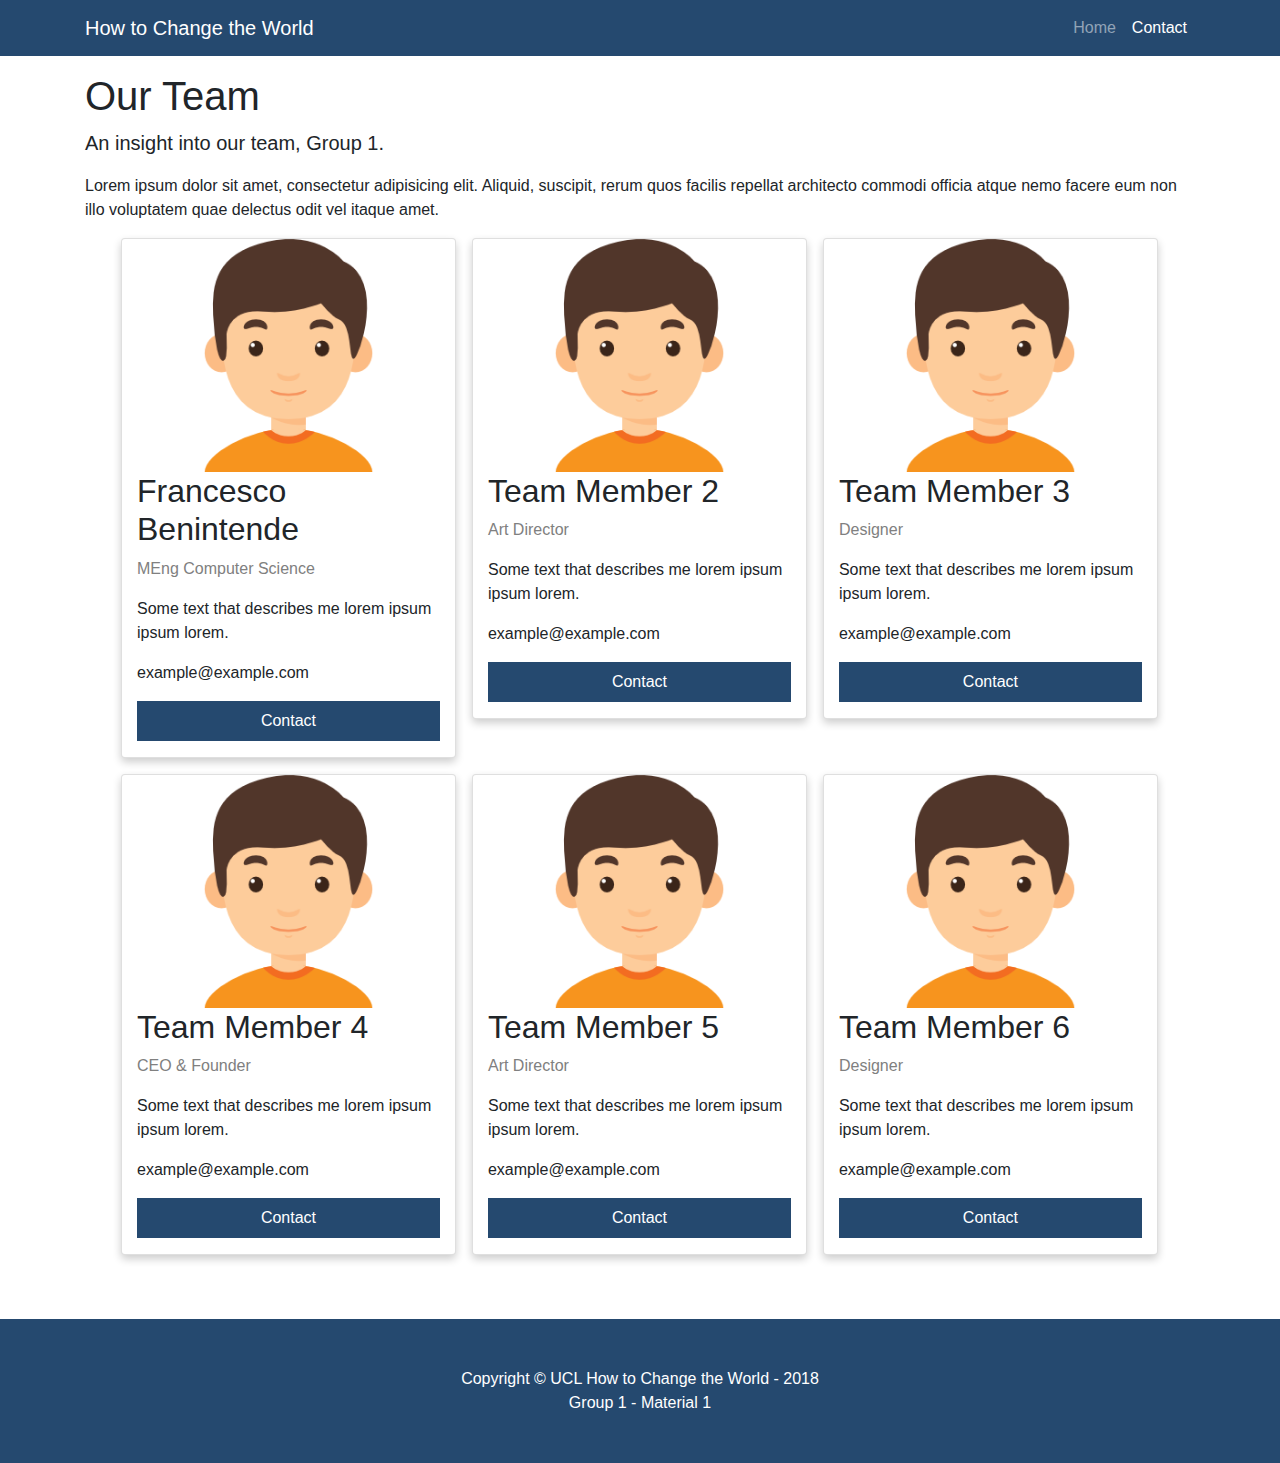
==== contacts.html @ 58649809 "initial commit" ====
<!DOCTYPE html>
<html lang="en">
<style>
  html {
  box-sizing: border-box;
}

*, *:before, *:after {
  box-sizing: inherit;
}

.row {
  padding-left: 10%;
  padding-right: 10%;
}

.column {
  float: left;
  width: 33.3%;
  margin-bottom: 16px;
  padding: 0 8px;
}

@media screen and (max-width: 650px) {
  .column {
    width: 100%;
    display: block;
  }
}

.card {
  box-shadow: 0 4px 8px 0 rgba(0, 0, 0, 0.2);
}

.container {
  padding: 0 16px;
}

.title {
  color: grey;
}

.button {
  border: none;
  outline: 0;
  display: inline-block;
  padding: 8px;
  color: white;
  background-color: #25496f;
  text-align: center;
  cursor: pointer;
  width: 100%;
}

.button:hover {
  background-color: #25496fc7;
}
</style>
  <head>

    <meta charset="utf-8">
    <meta name="viewport" content="width=device-width, initial-scale=1, shrink-to-fit=no">
    <meta name="description" content="">
    <meta name="author" content="">

    <title>Material 1 - Group 1</title>

    <!-- Bootstrap core CSS -->
    <link href="vendor/bootstrap/css/bootstrap.min.css" rel="stylesheet">

    <!-- Custom styles for this template -->
    <link href="css/full-width-pics.css" rel="stylesheet">

  </head>

  <body>

    <!-- Navigation -->
    <nav class="navbar navbar-expand-lg navbar-dark fixed-top" style="background-color: #25496f">
      <div class="container">
        <a class="navbar-brand" href="index.html">How to Change the World</a>
        <button class="navbar-toggler" type="button" data-toggle="collapse" data-target="#navbarResponsive" aria-controls="navbarResponsive" aria-expanded="false" aria-label="Toggle navigation">
          <span class="navbar-toggler-icon"></span>
        </button>
        <div class="collapse navbar-collapse" id="navbarResponsive">
          <ul class="navbar-nav ml-auto">
            <li class="nav-item">
              <a class="nav-link" href="index.html">Home
              </a>
            </li>
            <li class="nav-item active">
              <a class="nav-link" href="contacts.html">Contact</a>
              <span class="sr-only">(current)</span>
            </li>
          </ul>
        </div>
      </div>
    </nav>

    <!-- Content section -->
    <section class="py-5" style="padding-top: 1rem!important">
      <div class="container">
        <h1>Our Team</h1>
        <p class="lead">An insight into our team, Group 1.</p>
        <p>Lorem ipsum dolor sit amet, consectetur adipisicing elit. Aliquid, suscipit, rerum quos facilis repellat architecto commodi officia atque nemo facere eum non illo voluptatem quae delectus odit vel itaque amet.</p>
      </div>

      <div class="row">
          <div class="column">
            <div class="card">
              <img src="img/boy.png" alt="Jane" style="width:70%; margin: auto;">
              <div class="container">
                <h2>Francesco Benintende</h2>
                <p class="title">MEng Computer Science</p>
                <p>Some text that describes me lorem ipsum ipsum lorem.</p>
                <p>example@example.com</p>
                <p><button class="button">Contact</button></p>
              </div>
            </div>
          </div>
        
          <div class="column">
            <div class="card">
              <img src="img/boy.png" alt="Jane" style="width:70%; margin: auto;">
                <div class="container">
                <h2>Team Member 2</h2>
                <p class="title">Art Director</p>
                <p>Some text that describes me lorem ipsum ipsum lorem.</p>
                <p>example@example.com</p>
                <p><button class="button">Contact</button></p>
              </div>
            </div>
          </div>
          <div class="column">
            <div class="card">
              <img src="img/boy.png" alt="Jane" style="width:70%; margin: auto;">
              <div class="container">
                <h2>Team Member 3</h2>
                <p class="title">Designer</p>
                <p>Some text that describes me lorem ipsum ipsum lorem.</p>
                <p>example@example.com</p>
                <p><button class="button">Contact</button></p>
              </div>
            </div>
          </div>
        </div>

        <div class="row">
            <div class="column">
              <div class="card">
                <img src="img/boy.png" alt="Jane" style="width:70%; margin: auto;">
                <div class="container">
                  <h2>Team Member 4</h2>
                  <p class="title">CEO & Founder</p>
                  <p>Some text that describes me lorem ipsum ipsum lorem.</p>
                  <p>example@example.com</p>
                  <p><button class="button">Contact</button></p>
                </div>
              </div>
            </div>
          
            <div class="column">
              <div class="card">
                <img src="img/boy.png" alt="Jane" style="width:70%; margin: auto;">
                <div class="container">
                  <h2>Team Member 5</h2>
                  <p class="title">Art Director</p>
                  <p>Some text that describes me lorem ipsum ipsum lorem.</p>
                  <p>example@example.com</p>
                  <p><button class="button">Contact</button></p>
                </div>
              </div>
            </div>
            <div class="column">
              <div class="card">
                <img src="img/boy.png" alt="Jane" style="width:70%; margin: auto;">
                <div class="container">
                  <h2>Team Member 6</h2>
                  <p class="title">Designer</p>
                  <p>Some text that describes me lorem ipsum ipsum lorem.</p>
                  <p>example@example.com</p>
                  <p><button class="button">Contact</button></p>
                </div>
              </div>
            </div>
          </div>
    </section>

    

    <!-- Footer -->
    <footer class="py-5" style="background-color: #25496f">
      <div class="container">
        <p class="m-0 text-center text-white">
          Copyright &copy; UCL How to Change the World - 2018
          <br/>
          Group 1 - Material 1 </p>
      </div>
      <!-- /.container -->
    </footer>

    <!-- Bootstrap core JavaScript -->
    <script src="vendor/jquery/jquery.min.js"></script>
    <script src="vendor/bootstrap/js/bootstrap.bundle.min.js"></script>

  </body>

</html>
---- css/full-width-pics.css ----
/*!
 * Start Bootstrap - Full Width Pics (https://startbootstrap.com/template-overviews/full-width-pics)
 * Copyright 2013-2017 Start Bootstrap
 * Licensed under MIT (https://github.com/BlackrockDigital/startbootstrap-full-width-pics/blob/master/LICENSE)
 */

body {
  padding-top: 54px;
}

@media (min-width: 992px) {
  body {
    padding-top: 56px;
  }
}

.bg-image-full {
  background: no-repeat center center scroll;
  -webkit-background-size: cover;
  -moz-background-size: cover;
  background-size: cover;
  -o-background-size: cover;
}
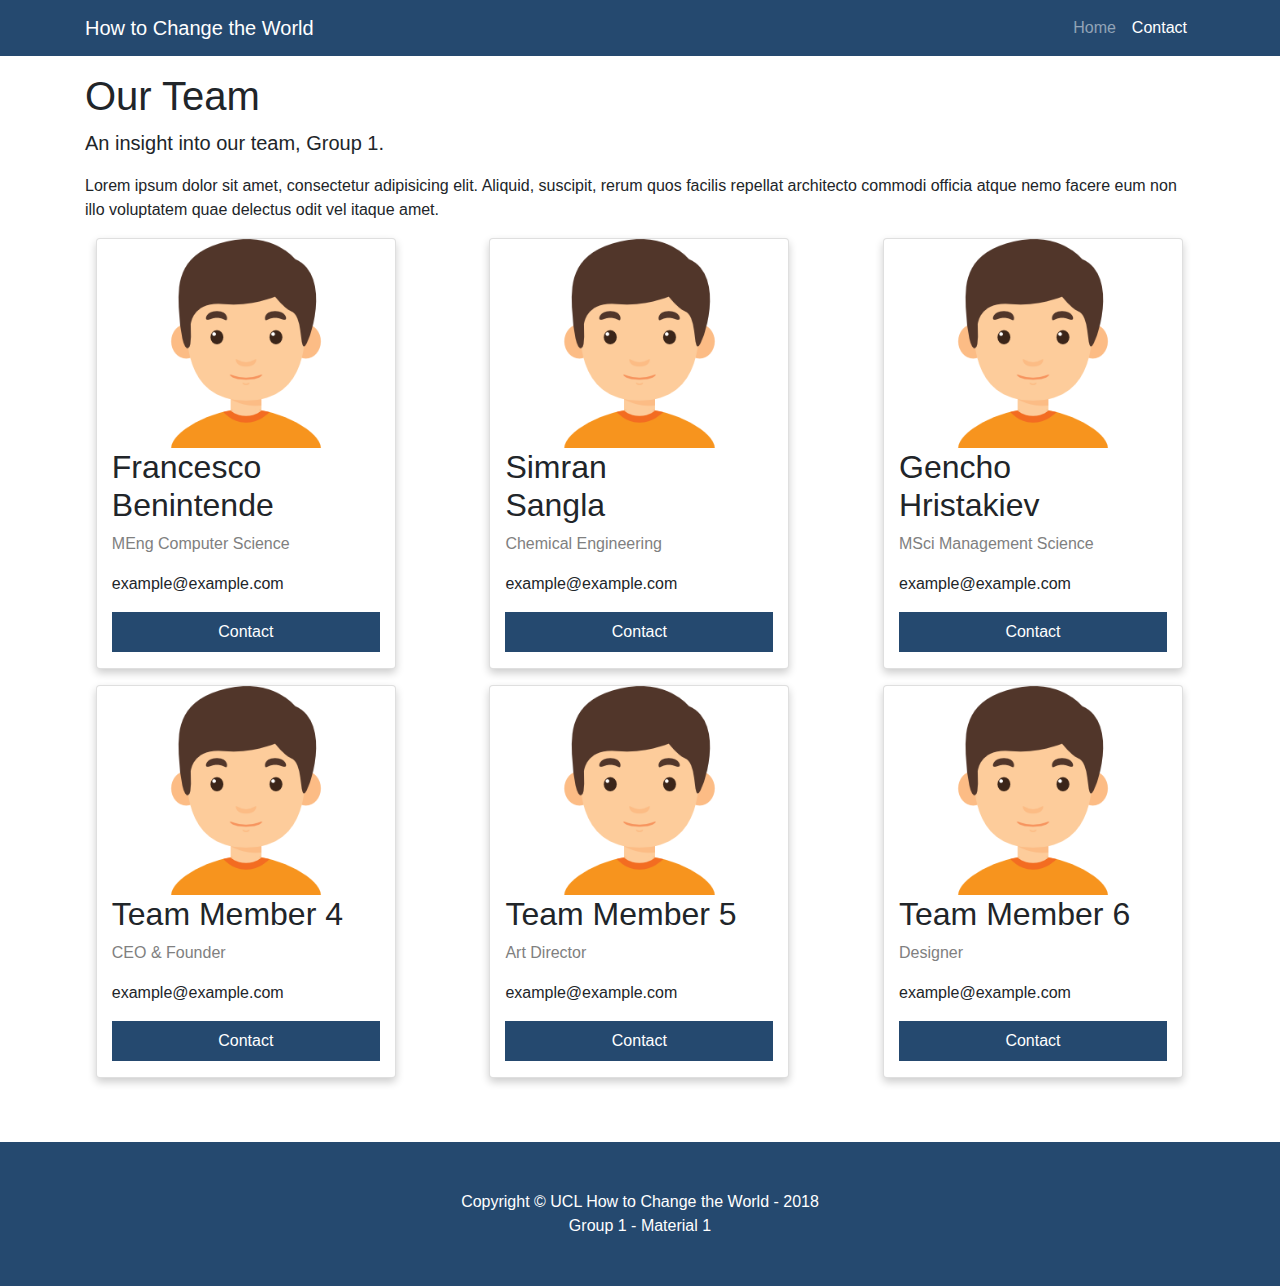
==== commit 26934312: "Footer fix" ====
--- a/contacts.html
+++ b/contacts.html
@@ -10,8 +10,13 @@
 }
 
 .row {
-  padding-left: 10%;
-  padding-right: 10%;
+  padding-left: 5%;
+  padding-right: 5%;
+}
+
+.card { 
+  margin: auto;
+  max-width: 300px;
 }
 
 .column {
@@ -110,9 +115,9 @@
             <div class="card">
               <img src="img/boy.png" alt="Jane" style="width:70%; margin: auto;">
               <div class="container">
-                <h2>Francesco Benintende</h2>
+                <h2>Francesco <br/>Benintende</h2>
                 <p class="title">MEng Computer Science</p>
-                <p>Some text that describes me lorem ipsum ipsum lorem.</p>
+                
                 <p>example@example.com</p>
                 <p><button class="button">Contact</button></p>
               </div>
@@ -123,9 +128,9 @@
             <div class="card">
               <img src="img/boy.png" alt="Jane" style="width:70%; margin: auto;">
                 <div class="container">
-                <h2>Team Member 2</h2>
-                <p class="title">Art Director</p>
-                <p>Some text that describes me lorem ipsum ipsum lorem.</p>
+                <h2>Simran <br/>Sangla</h2>
+                <p class="title">Chemical Engineering</p>
+                
                 <p>example@example.com</p>
                 <p><button class="button">Contact</button></p>
               </div>
@@ -135,9 +140,9 @@
             <div class="card">
               <img src="img/boy.png" alt="Jane" style="width:70%; margin: auto;">
               <div class="container">
-                <h2>Team Member 3</h2>
-                <p class="title">Designer</p>
-                <p>Some text that describes me lorem ipsum ipsum lorem.</p>
+                <h2>Gencho <br/>Hristakiev</h2>
+                <p class="title">MSci Management Science</p>
+                
                 <p>example@example.com</p>
                 <p><button class="button">Contact</button></p>
               </div>
@@ -152,7 +157,7 @@
                 <div class="container">
                   <h2>Team Member 4</h2>
                   <p class="title">CEO & Founder</p>
-                  <p>Some text that describes me lorem ipsum ipsum lorem.</p>
+                  
                   <p>example@example.com</p>
                   <p><button class="button">Contact</button></p>
                 </div>
@@ -165,7 +170,7 @@
                 <div class="container">
                   <h2>Team Member 5</h2>
                   <p class="title">Art Director</p>
-                  <p>Some text that describes me lorem ipsum ipsum lorem.</p>
+                  
                   <p>example@example.com</p>
                   <p><button class="button">Contact</button></p>
                 </div>
@@ -177,7 +182,7 @@
                 <div class="container">
                   <h2>Team Member 6</h2>
                   <p class="title">Designer</p>
-                  <p>Some text that describes me lorem ipsum ipsum lorem.</p>
+                  
                   <p>example@example.com</p>
                   <p><button class="button">Contact</button></p>
                 </div>
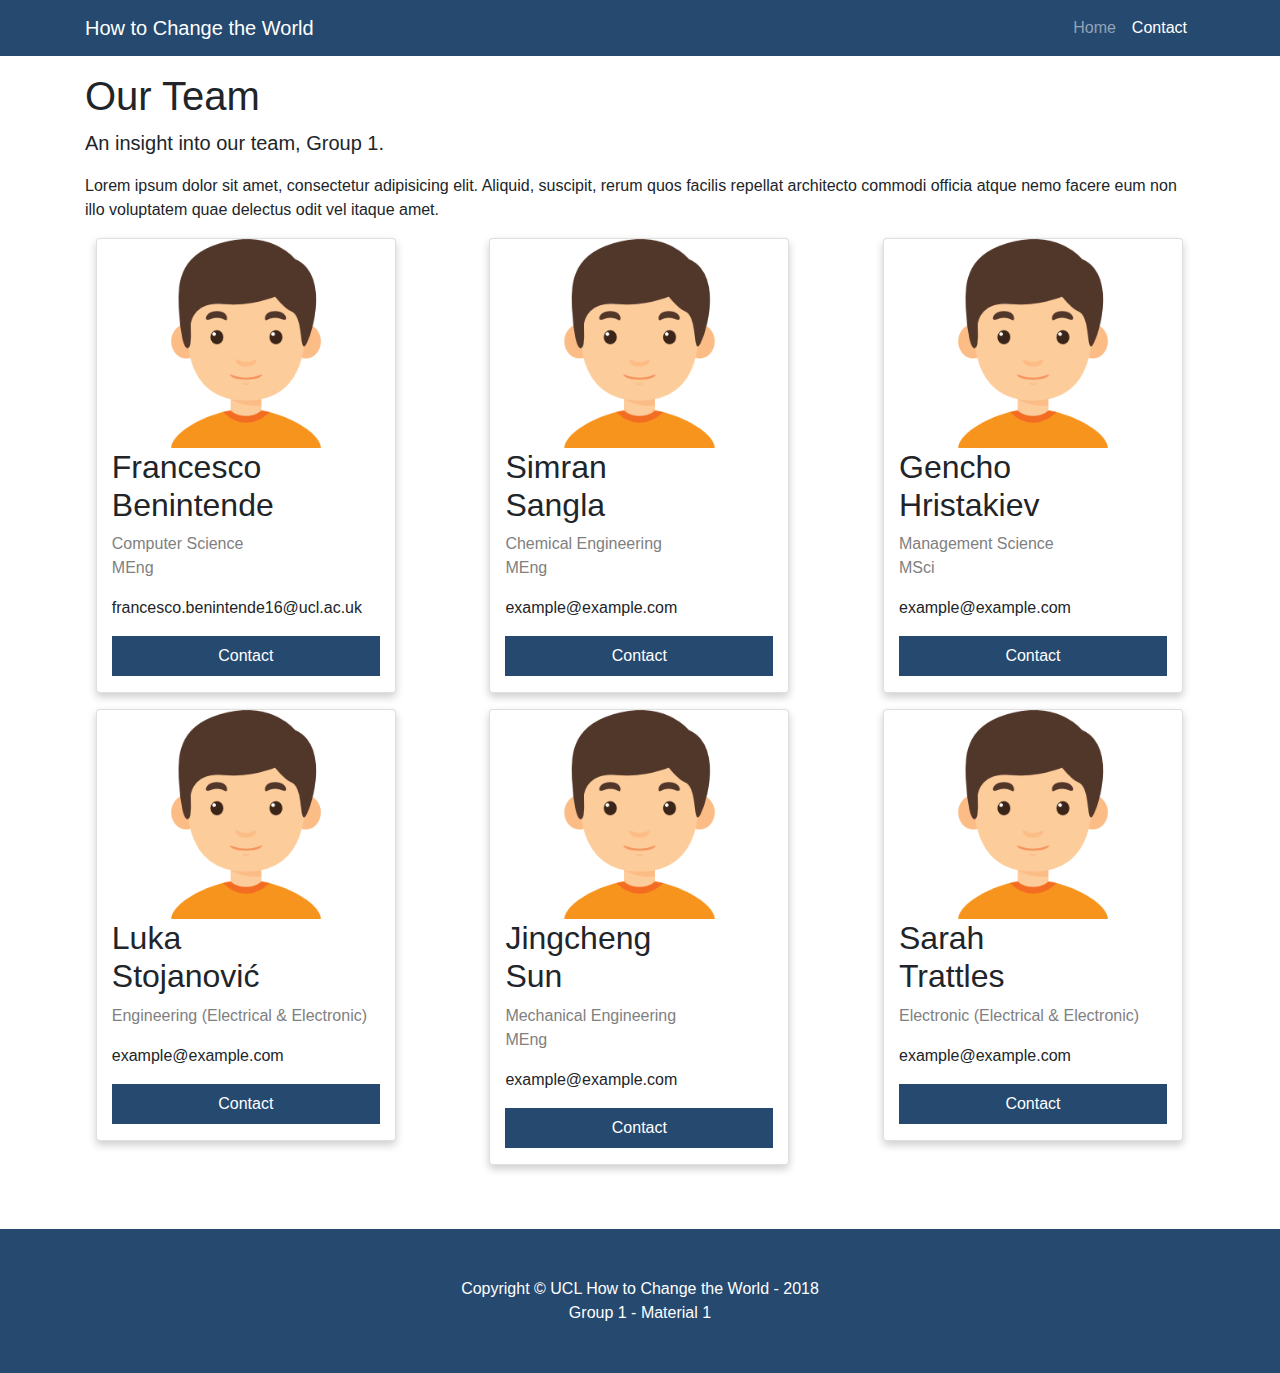
==== commit b1afdef1: "Mailto Fix" ====
--- a/contacts.html
+++ b/contacts.html
@@ -116,10 +116,10 @@
               <img src="img/boy.png" alt="Jane" style="width:70%; margin: auto;">
               <div class="container">
                 <h2>Francesco <br/>Benintende</h2>
-                <p class="title">MEng Computer Science</p>
+                <p class="title">Computer Science</br>MEng</p>
                 
-                <p>example@example.com</p>
-                <p><button class="button">Contact</button></p>
+                <p>francesco.benintende16@ucl.ac.uk</p>
+                <p><button class="button"><a style="text-decoration: none;color: white" href="mailto:francesco.benintende16@ucl.ac.uk">Contact</a></button></p>
               </div>
             </div>
           </div>
@@ -129,7 +129,7 @@
               <img src="img/boy.png" alt="Jane" style="width:70%; margin: auto;">
                 <div class="container">
                 <h2>Simran <br/>Sangla</h2>
-                <p class="title">Chemical Engineering</p>
+                <p class="title">Chemical Engineering<br/>MEng</p>
                 
                 <p>example@example.com</p>
                 <p><button class="button">Contact</button></p>
@@ -141,7 +141,7 @@
               <img src="img/boy.png" alt="Jane" style="width:70%; margin: auto;">
               <div class="container">
                 <h2>Gencho <br/>Hristakiev</h2>
-                <p class="title">MSci Management Science</p>
+                <p class="title">Management Science</br/>MSci</p>
                 
                 <p>example@example.com</p>
                 <p><button class="button">Contact</button></p>
@@ -155,8 +155,8 @@
               <div class="card">
                 <img src="img/boy.png" alt="Jane" style="width:70%; margin: auto;">
                 <div class="container">
-                  <h2>Team Member 4</h2>
-                  <p class="title">CEO & Founder</p>
+                  <h2>Luka <br/>Stojanović</h2>
+                  <p class="title">Engineering (Electrical & Electronic)</p>
                   
                   <p>example@example.com</p>
                   <p><button class="button">Contact</button></p>
@@ -168,8 +168,8 @@
               <div class="card">
                 <img src="img/boy.png" alt="Jane" style="width:70%; margin: auto;">
                 <div class="container">
-                  <h2>Team Member 5</h2>
-                  <p class="title">Art Director</p>
+                  <h2>Jingcheng <br/>Sun</h2>
+                  <p class="title">Mechanical Engineering<br/>MEng</p>
                   
                   <p>example@example.com</p>
                   <p><button class="button">Contact</button></p>
@@ -180,8 +180,8 @@
               <div class="card">
                 <img src="img/boy.png" alt="Jane" style="width:70%; margin: auto;">
                 <div class="container">
-                  <h2>Team Member 6</h2>
-                  <p class="title">Designer</p>
+                  <h2>Sarah <br/>Trattles</h2>
+                  <p class="title">Electronic (Electrical & Electronic)</p>
                   
                   <p>example@example.com</p>
                   <p><button class="button">Contact</button></p>
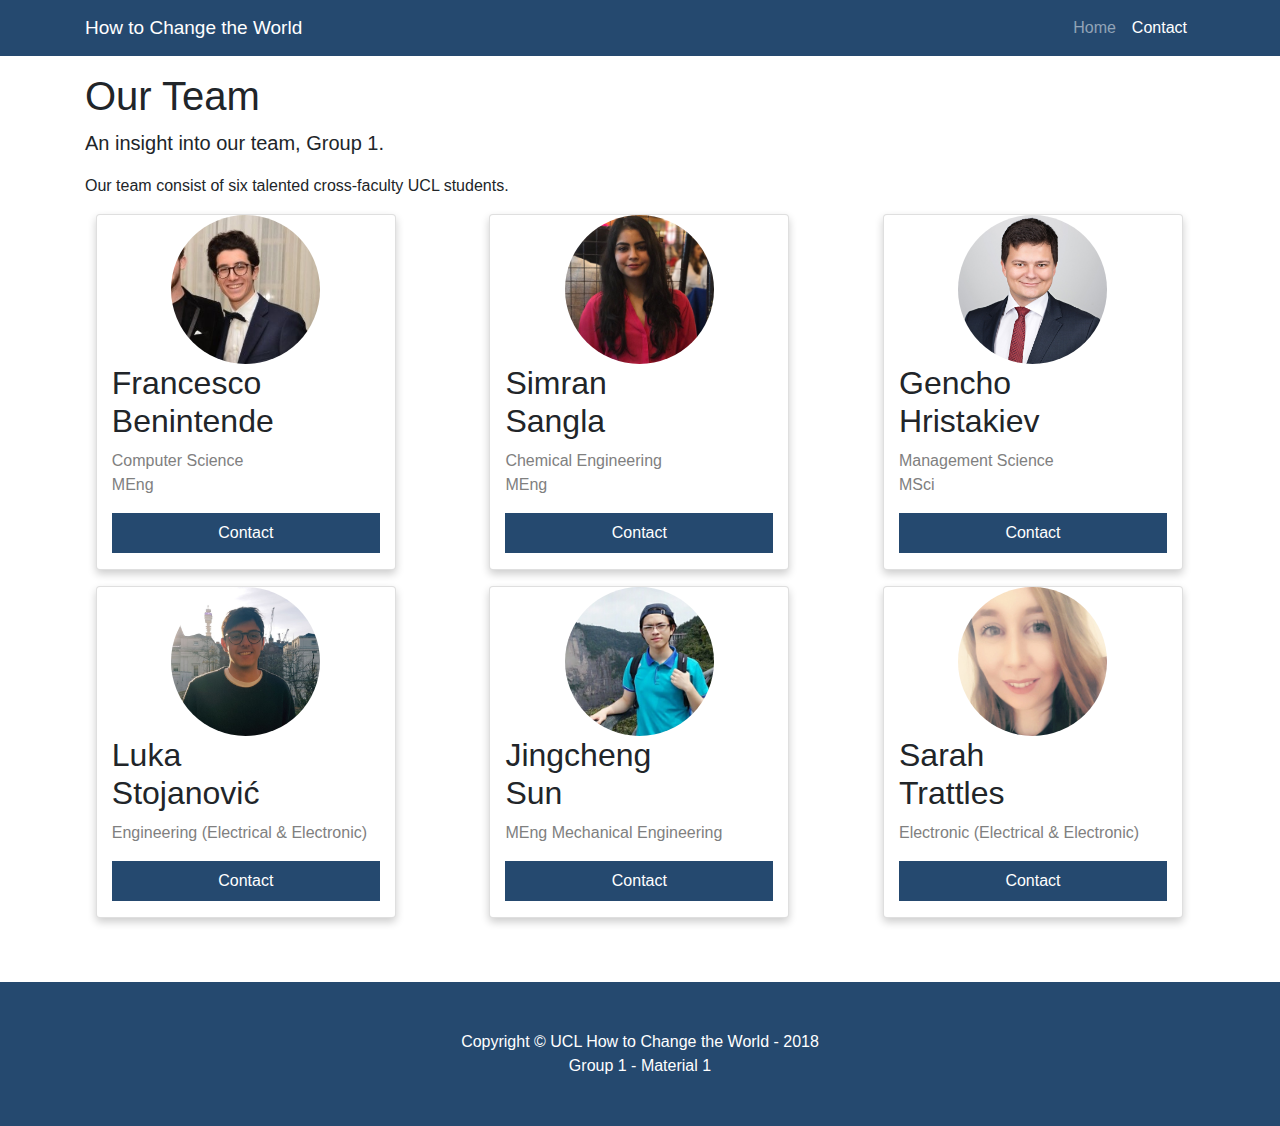
==== commit 836ca527: "finished members page" ====
--- a/contacts.html
+++ b/contacts.html
@@ -59,6 +59,10 @@
 
 .button:hover {
   background-color: #25496fc7;
+}
+
+.navbar-dark .navbar-brand {
+    font-size: 19px;
 }
 </style>
   <head>
@@ -107,18 +111,17 @@
       <div class="container">
         <h1>Our Team</h1>
         <p class="lead">An insight into our team, Group 1.</p>
-        <p>Lorem ipsum dolor sit amet, consectetur adipisicing elit. Aliquid, suscipit, rerum quos facilis repellat architecto commodi officia atque nemo facere eum non illo voluptatem quae delectus odit vel itaque amet.</p>
+        <p>Our team consist of six talented cross-faculty UCL students.</p>
       </div>
 
       <div class="row">
           <div class="column">
             <div class="card">
-              <img src="img/boy.png" alt="Jane" style="width:70%; margin: auto;">
+              <img src="img/members/francesco.jpg" alt="Jane" style="width: 50%; margin: auto; border-radius: 50%">
               <div class="container">
                 <h2>Francesco <br/>Benintende</h2>
                 <p class="title">Computer Science</br>MEng</p>
                 
-                <p>francesco.benintende16@ucl.ac.uk</p>
                 <p><button class="button"><a style="text-decoration: none;color: white" href="mailto:francesco.benintende16@ucl.ac.uk">Contact</a></button></p>
               </div>
             </div>
@@ -126,25 +129,23 @@
         
           <div class="column">
             <div class="card">
-              <img src="img/boy.png" alt="Jane" style="width:70%; margin: auto;">
+              <img src="img/members/simran.jpg" alt="Jane" style="width: 50%; margin: auto;border-radius: 50%">
                 <div class="container">
                 <h2>Simran <br/>Sangla</h2>
                 <p class="title">Chemical Engineering<br/>MEng</p>
                 
-                <p>example@example.com</p>
-                <p><button class="button">Contact</button></p>
+                <p><button class="button"><a style="text-decoration: none;color: white" href="mailto:simran.sangla.16@ucl.ac.uk">Contact</a></button></p>
               </div>
             </div>
           </div>
           <div class="column">
             <div class="card">
-              <img src="img/boy.png" alt="Jane" style="width:70%; margin: auto;">
+              <img src="img/members/gencho.jpg" alt="Jane" style="width: 50%; margin: auto;border-radius: 50%">
               <div class="container">
                 <h2>Gencho <br/>Hristakiev</h2>
                 <p class="title">Management Science</br/>MSci</p>
                 
-                <p>example@example.com</p>
-                <p><button class="button">Contact</button></p>
+                <p><button class="button"><a style="text-decoration: none;color: white" href="mailto:gencho.hristakiev.16@ucl.ac.uk">Contact</a></button></p>
               </div>
             </div>
           </div>
@@ -153,38 +154,38 @@
         <div class="row">
             <div class="column">
               <div class="card">
-                <img src="img/boy.png" alt="Jane" style="width:70%; margin: auto;">
+                <img src="img/members/luka.jpg" alt="Jane" style="width: 50%; margin: auto;border-radius: 50%">
                 <div class="container">
                   <h2>Luka <br/>Stojanović</h2>
                   <p class="title">Engineering (Electrical & Electronic)</p>
                   
-                  <p>example@example.com</p>
-                  <p><button class="button">Contact</button></p>
+
+                  <p><button class="button"><a style="text-decoration: none;color: white" href="mailto:zceelst@ucl.ac.uk">Contact</a></button></p>
                 </div>
               </div>
             </div>
           
             <div class="column">
               <div class="card">
-                <img src="img/boy.png" alt="Jane" style="width:70%; margin: auto;">
+                <img src="img/members/clint.jpg" alt="Jane" style="width: 50%; margin: auto;border-radius: 50%">
                 <div class="container">
                   <h2>Jingcheng <br/>Sun</h2>
-                  <p class="title">Mechanical Engineering<br/>MEng</p>
+                  <p class="title">MEng Mechanical Engineering</p>
                   
-                  <p>example@example.com</p>
-                  <p><button class="button">Contact</button></p>
+
+                                  <p><button class="button"><a style="text-decoration: none;color: white" href="mailto:zcemsun@ucl.ac.uk">Contact</a></button></p>
                 </div>
               </div>
             </div>
             <div class="column">
               <div class="card">
-                <img src="img/boy.png" alt="Jane" style="width:70%; margin: auto;">
+                <img src="img/members/lesu.jpg" alt="Jane" style="width:50%; margin: auto; border-radius: 50%;">
                 <div class="container">
                   <h2>Sarah <br/>Trattles</h2>
                   <p class="title">Electronic (Electrical & Electronic)</p>
                   
-                  <p>example@example.com</p>
-                  <p><button class="button">Contact</button></p>
+
+                  <p><button class="button"><a style="text-decoration: none;color: white" href="mailto:Zceestr@ucl.ac.uk">Contact</a></button></p>
                 </div>
               </div>
             </div>
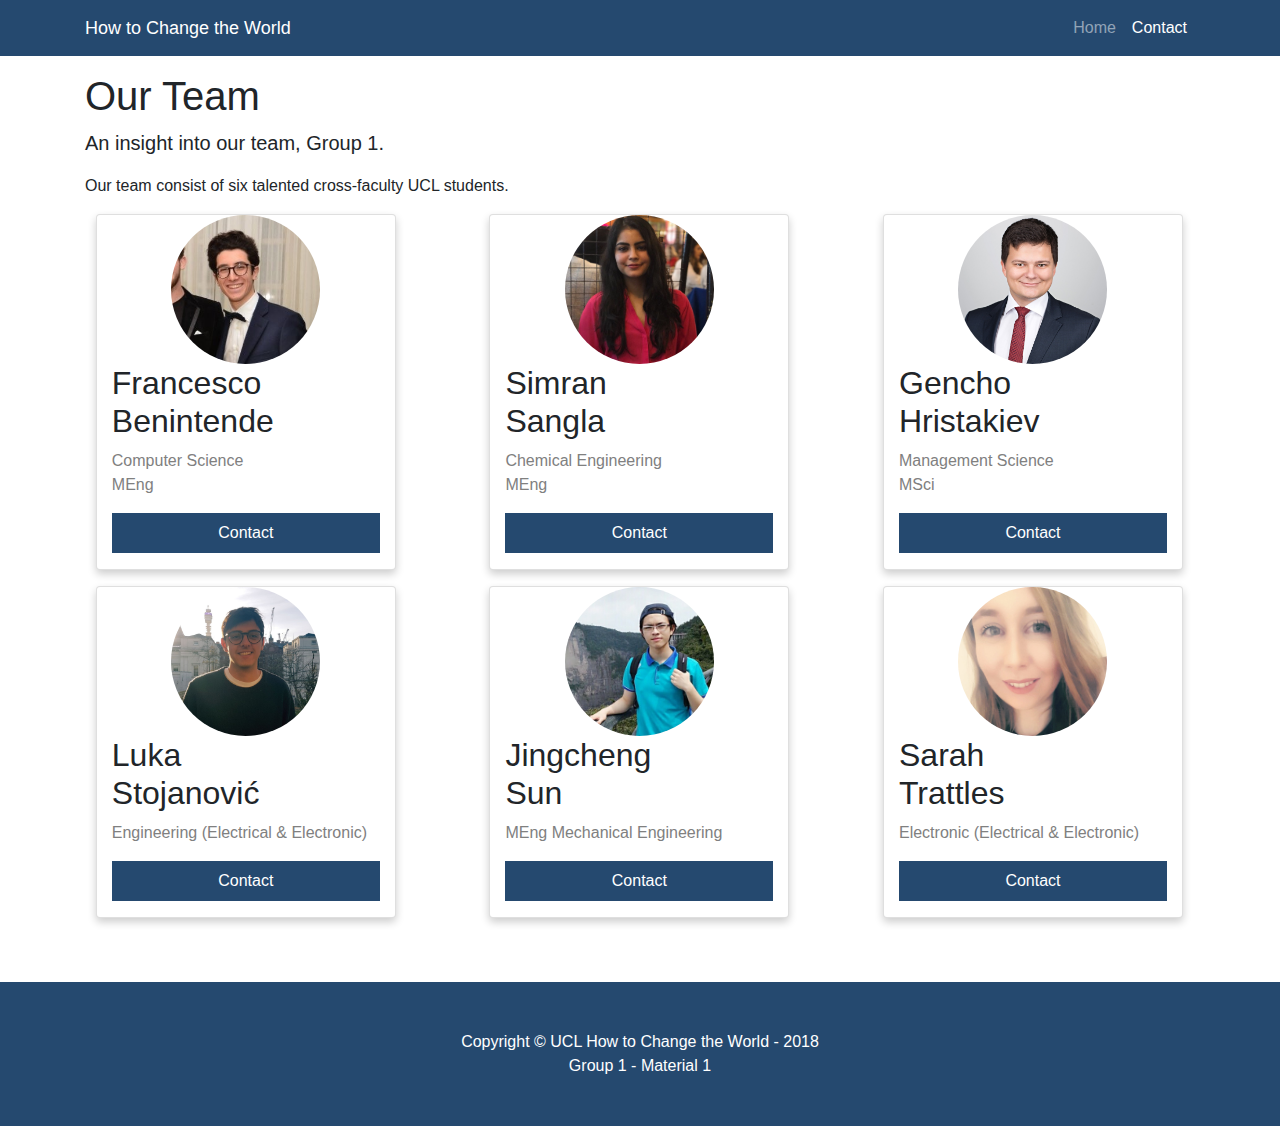
==== commit 82463024: "finished members page 2" ====
--- a/contacts.html
+++ b/contacts.html
@@ -62,7 +62,7 @@
 }
 
 .navbar-dark .navbar-brand {
-    font-size: 19px;
+    font-size: 18px;
 }
 </style>
   <head>
--- a/css/full-width-pics.css
+++ b/css/full-width-pics.css
@@ -21,3 +21,7 @@
   background-size: cover;
   -o-background-size: cover;
 }
+
+.navbar-dark .navbar-brand {
+  font-size: 18px;
+}
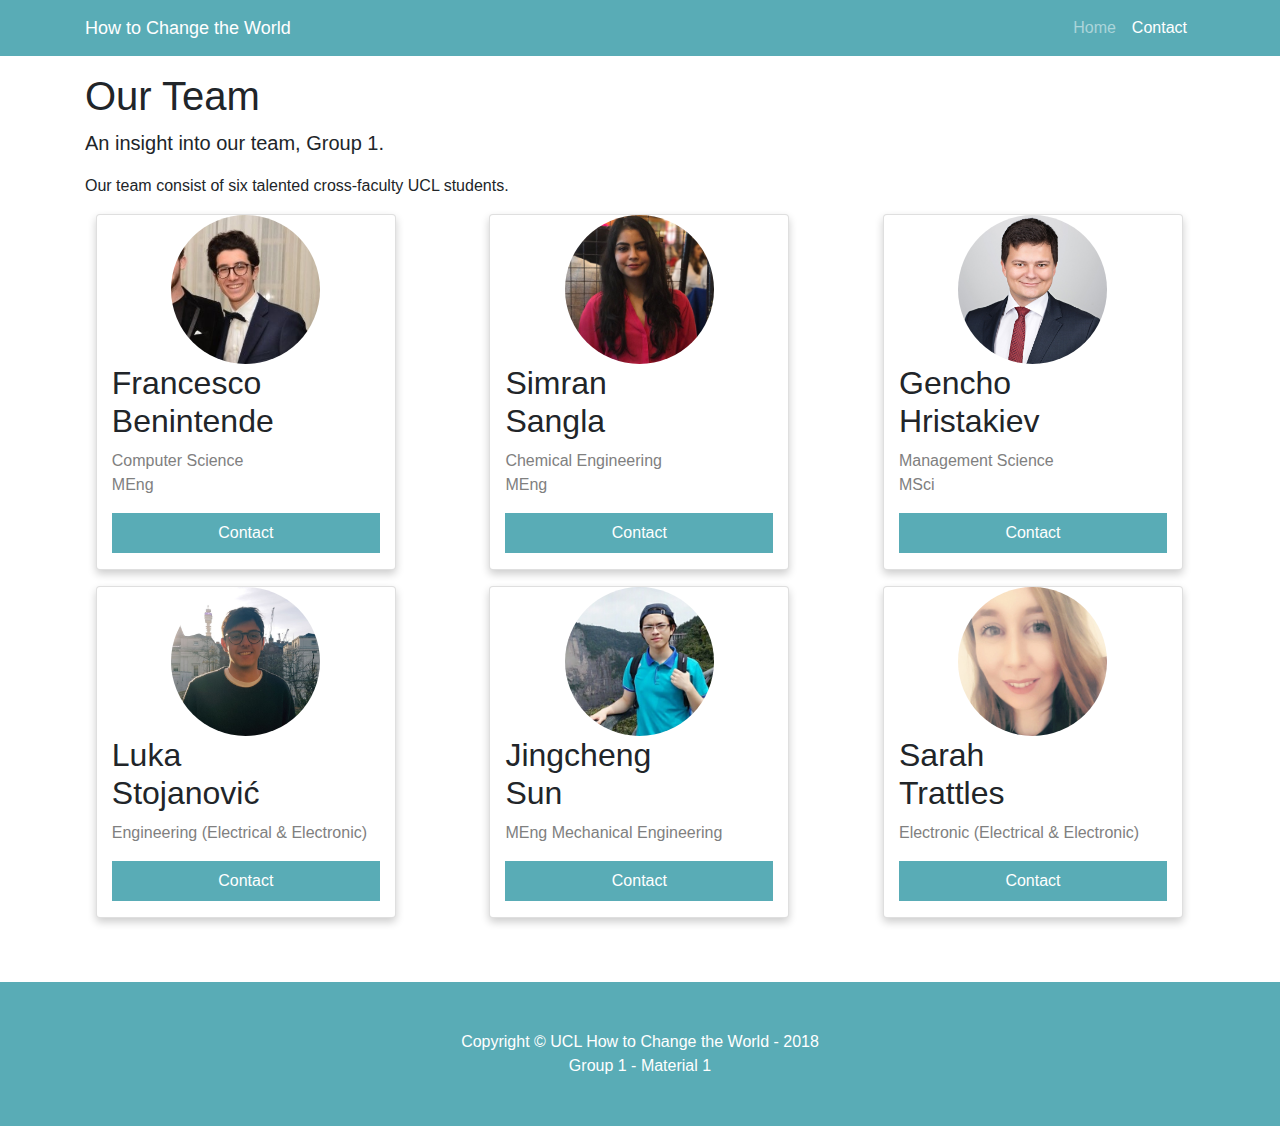
==== commit 2ac0c76b: "Added content" ====
--- a/contacts.html
+++ b/contacts.html
@@ -51,7 +51,7 @@
   display: inline-block;
   padding: 8px;
   color: white;
-  background-color: #25496f;
+  background-color: #59ACB6;
   text-align: center;
   cursor: pointer;
   width: 100%;
@@ -85,7 +85,7 @@
   <body>
 
     <!-- Navigation -->
-    <nav class="navbar navbar-expand-lg navbar-dark fixed-top" style="background-color: #25496f">
+    <nav class="navbar navbar-expand-lg navbar-dark fixed-top" style="background-color: #59ACB6">
       <div class="container">
         <a class="navbar-brand" href="index.html">How to Change the World</a>
         <button class="navbar-toggler" type="button" data-toggle="collapse" data-target="#navbarResponsive" aria-controls="navbarResponsive" aria-expanded="false" aria-label="Toggle navigation">
@@ -195,7 +195,7 @@
     
 
     <!-- Footer -->
-    <footer class="py-5" style="background-color: #25496f">
+    <footer class="py-5" style="background-color: #59ACB6">
       <div class="container">
         <p class="m-0 text-center text-white">
           Copyright &copy; UCL How to Change the World - 2018
